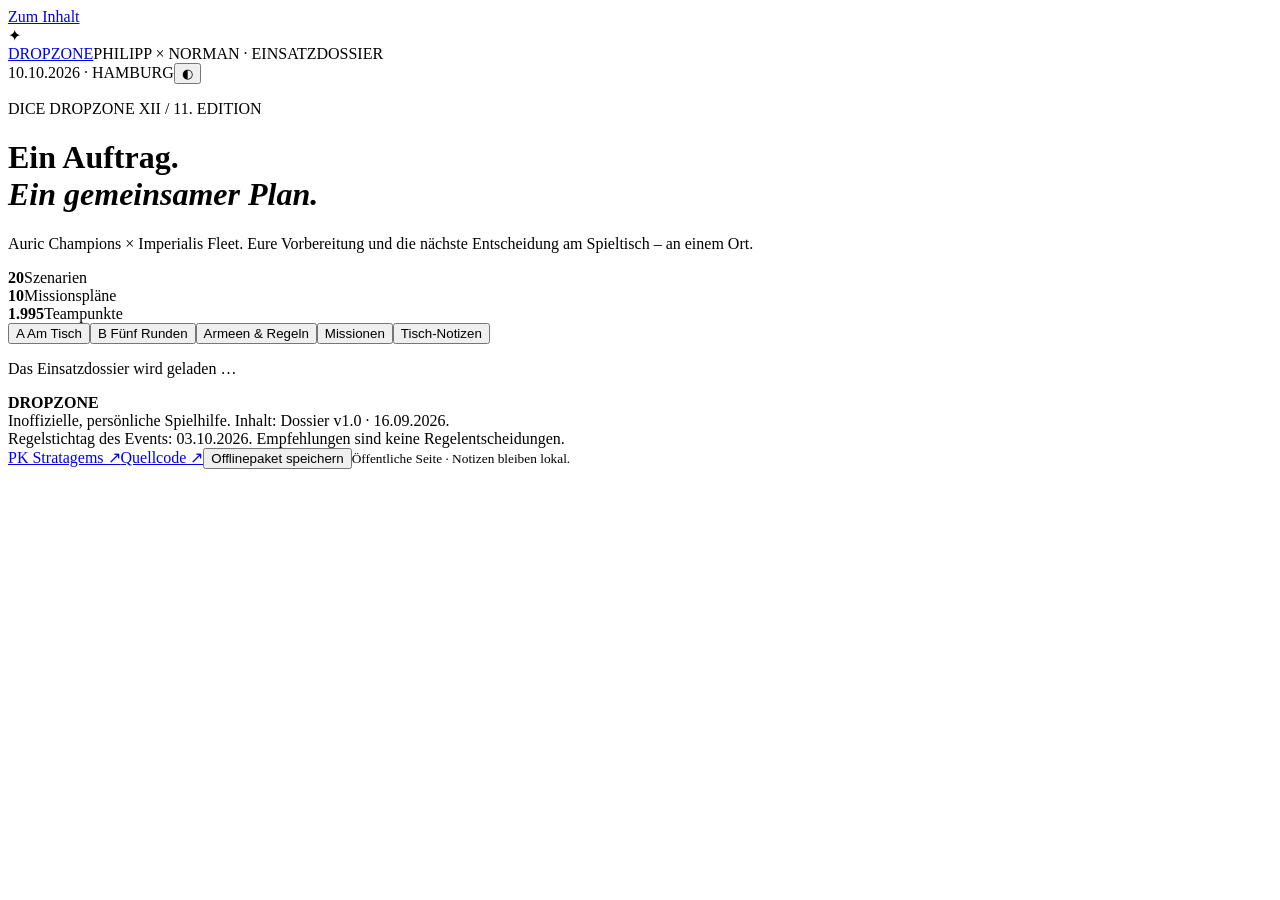
==== index.html @ 98e2f27c "Publish the accessible Dropzone application shell" ====
<!doctype html>
<html lang="de" data-theme="dark">
<head>
<meta charset="utf-8"><meta name="viewport" content="width=device-width, initial-scale=1">
<meta name="theme-color" content="#101b21"><meta name="robots" content="noindex, nofollow">
<meta name="description" content="Persönliches Doubles-Einsatzdossier für Philipp und Norman: 20 Szenarien, Aufstellung und fünf Schlachtrunden.">
<title>Dropzone · Philipp & Norman</title>
<link rel="icon" href="./favicon.svg" type="image/svg+xml"><link rel="stylesheet" href="./style.css">
</head>
<body>
<a class="skip" href="#content">Zum Inhalt</a>
<header class="masthead"><div class="brand"><span class="brand-mark" aria-hidden="true">✦</span><div><a href="./" class="brand-name">DROPZONE</a><span class="overline">PHILIPP × NORMAN · EINSATZDOSSIER</span></div></div><div class="header-actions"><span class="event-date">10.10.2026 · HAMBURG</span><button id="theme" class="icon-button" aria-label="Helles oder dunkles Design umschalten" title="Design umschalten">◐</button></div></header>
<div class="hero"><div><p class="eyebrow">DICE DROPZONE XII / 11. EDITION</p><h1>Ein Auftrag.<br><em>Ein gemeinsamer Plan.</em></h1><p class="hero-description">Auric Champions × Imperialis Fleet. Eure Vorbereitung und die nächste Entscheidung am Spieltisch – an einem Ort.</p></div><div class="hero-stats" aria-label="Umfang"><div><strong>20</strong><span>Szenarien</span></div><div><strong>10</strong><span>Missionspläne</span></div><div><strong>1.995</strong><span>Teampunkte</span></div></div></div>
<nav class="main-nav" aria-label="Hauptnavigation"><button data-view="table" aria-current="page"><span>A</span> Am Tisch</button><button data-view="plan"><span>B</span> Fünf Runden</button><button data-view="rules">Armeen & Regeln</button><button data-view="missions">Missionen</button><button data-view="notes">Tisch-Notizen</button></nav>
<main id="content" tabindex="-1"><div id="app"><p class="loading" role="status">Das Einsatzdossier wird geladen …</p></div><noscript><p>Für die interaktive Szenarioauswahl ist JavaScript erforderlich. Die Inhalte liegen auch als JSON-Dateien im <a href="https://github.com/philippkrohn/Dropzone">Repository</a> vor.</p></noscript></main>
<footer class="site-footer"><div><strong>DROPZONE</strong><br>Inoffizielle, persönliche Spielhilfe. Inhalt: Dossier v1.0 · 16.09.2026.<br>Regelstichtag des Events: 03.10.2026. Empfehlungen sind keine Regelentscheidungen.</div><div><a href="https://pkstratagems.netlify.app" target="_blank" rel="noopener noreferrer">PK Stratagems ↗</a><a href="https://github.com/philippkrohn/Dropzone" target="_blank" rel="noopener noreferrer">Quellcode ↗</a><button id="offline" class="text-button">Offlinepaket speichern</button><small id="offline-status" role="status">Öffentliche Seite · Notizen bleiben lokal.</small></div></footer>
<dialog id="modal" aria-labelledby="modal-title"><div class="dialog-top"><h2 id="modal-title"></h2><button id="close-modal" class="icon-button" aria-label="Fenster schließen">×</button></div><div id="modal-body"></div></dialog>
<div id="toast" role="status" aria-live="polite"></div><div id="print-area"></div>
<script type="module" src="./app.mjs"></script>
</body></html>
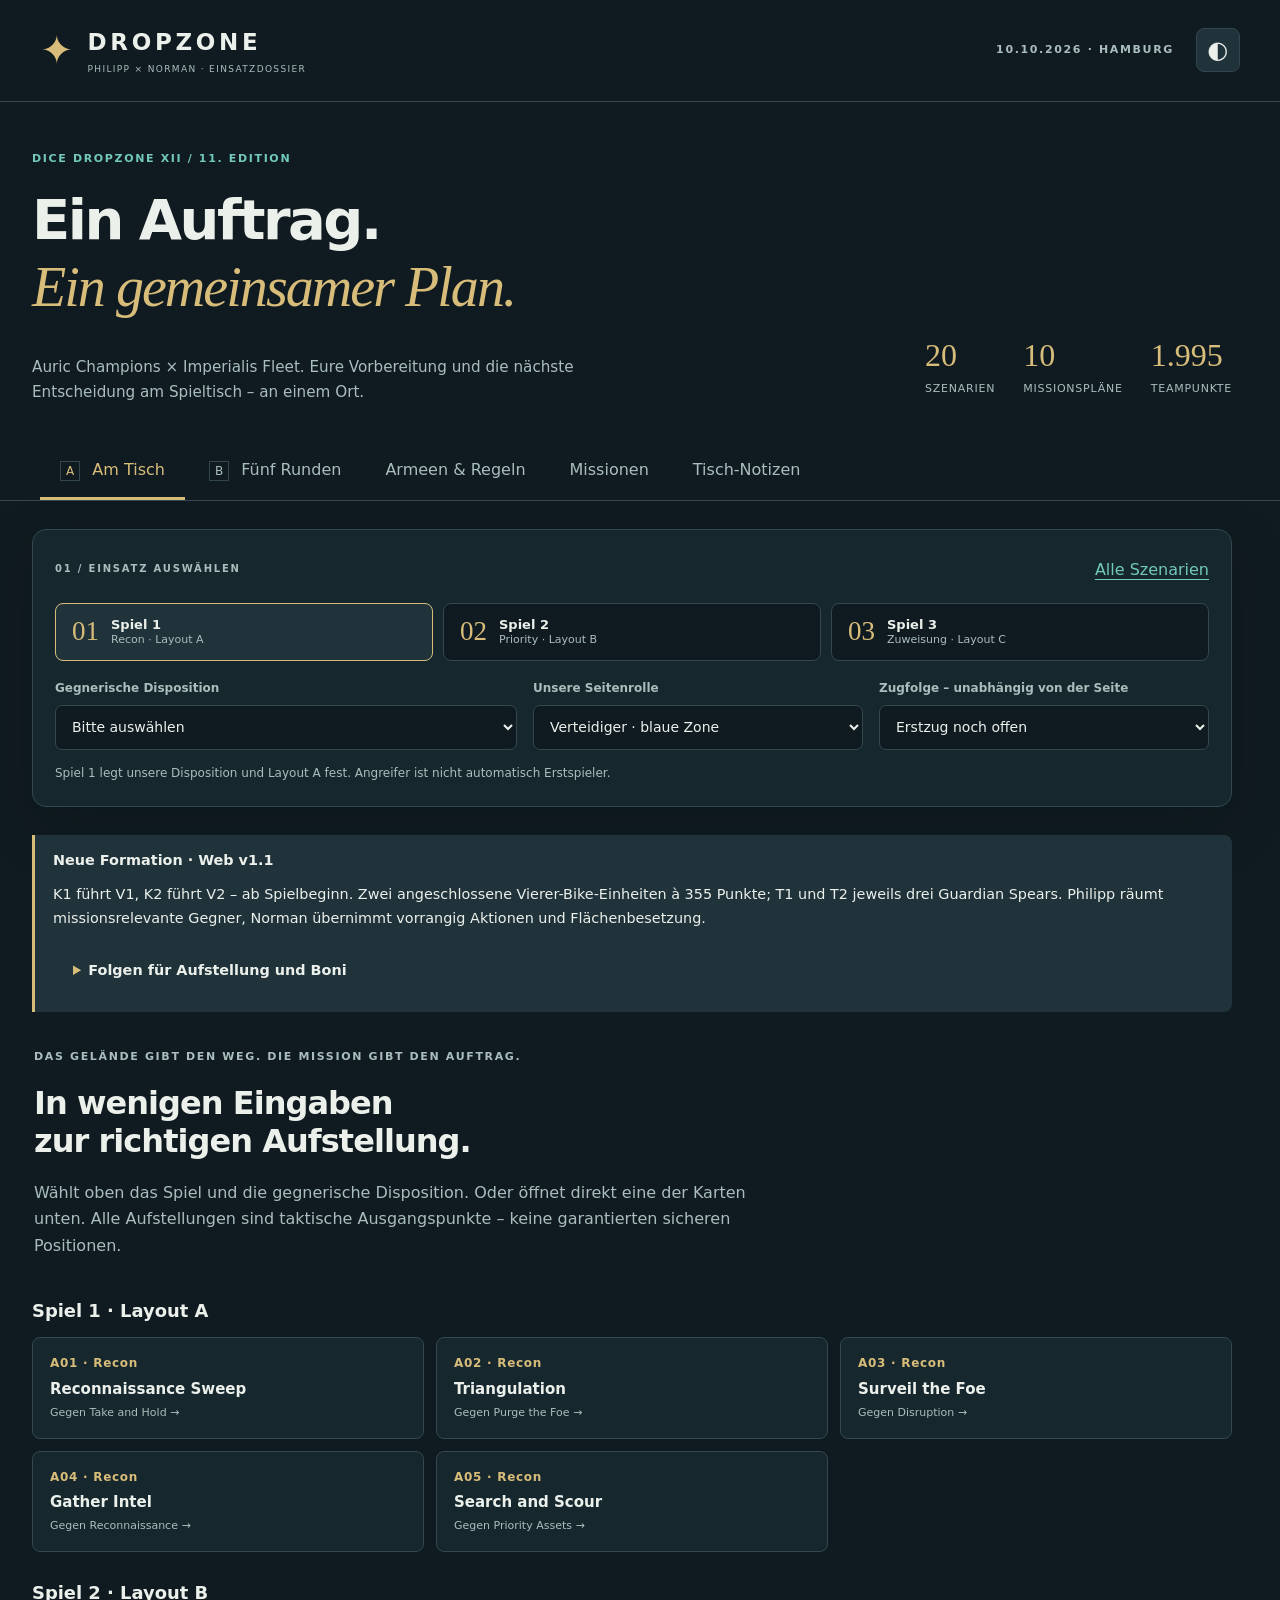
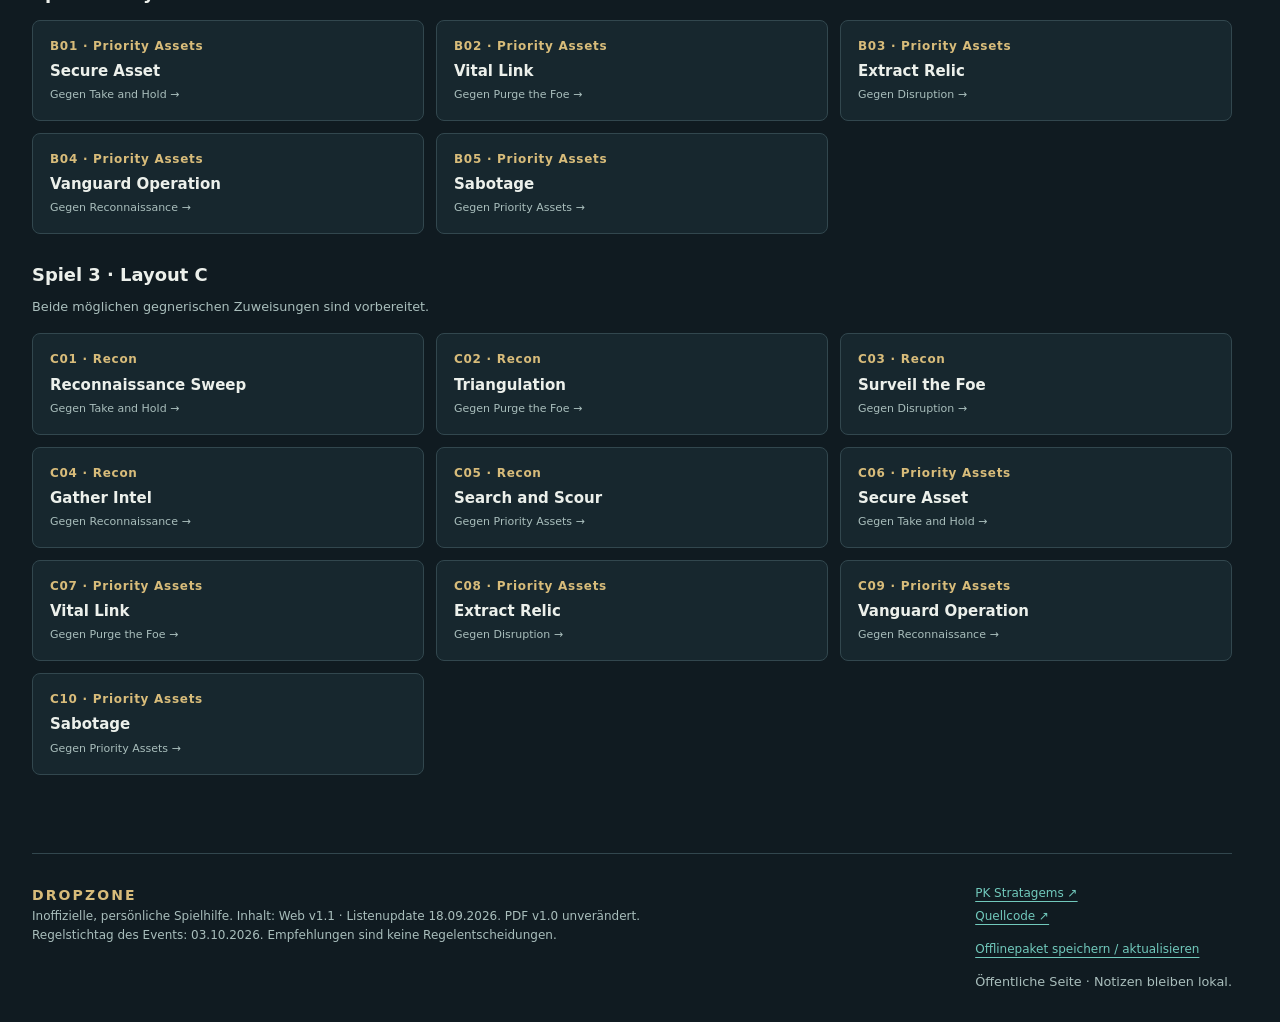
==== commit 22d31b9e: "Apply tested website v1.1: attached Captains and spear Allarus" ====
--- a/index.html
+++ b/index.html
@@ -13,7 +13,7 @@
 <div class="hero"><div><p class="eyebrow">DICE DROPZONE XII / 11. EDITION</p><h1>Ein Auftrag.<br><em>Ein gemeinsamer Plan.</em></h1><p class="hero-description">Auric Champions × Imperialis Fleet. Eure Vorbereitung und die nächste Entscheidung am Spieltisch – an einem Ort.</p></div><div class="hero-stats" aria-label="Umfang"><div><strong>20</strong><span>Szenarien</span></div><div><strong>10</strong><span>Missionspläne</span></div><div><strong>1.995</strong><span>Teampunkte</span></div></div></div>
 <nav class="main-nav" aria-label="Hauptnavigation"><button data-view="table" aria-current="page"><span>A</span> Am Tisch</button><button data-view="plan"><span>B</span> Fünf Runden</button><button data-view="rules">Armeen & Regeln</button><button data-view="missions">Missionen</button><button data-view="notes">Tisch-Notizen</button></nav>
 <main id="content" tabindex="-1"><div id="app"><p class="loading" role="status">Das Einsatzdossier wird geladen …</p></div><noscript><p>Für die interaktive Szenarioauswahl ist JavaScript erforderlich. Die Inhalte liegen auch als JSON-Dateien im <a href="https://github.com/philippkrohn/Dropzone">Repository</a> vor.</p></noscript></main>
-<footer class="site-footer"><div><strong>DROPZONE</strong><br>Inoffizielle, persönliche Spielhilfe. Inhalt: Dossier v1.0 · 16.09.2026.<br>Regelstichtag des Events: 03.10.2026. Empfehlungen sind keine Regelentscheidungen.</div><div><a href="https://pkstratagems.netlify.app" target="_blank" rel="noopener noreferrer">PK Stratagems ↗</a><a href="https://github.com/philippkrohn/Dropzone" target="_blank" rel="noopener noreferrer">Quellcode ↗</a><button id="offline" class="text-button">Offlinepaket speichern</button><small id="offline-status" role="status">Öffentliche Seite · Notizen bleiben lokal.</small></div></footer>
+<footer class="site-footer"><div><strong>DROPZONE</strong><br>Inoffizielle, persönliche Spielhilfe. Inhalt: Web v1.1 · Listenupdate 18.09.2026. PDF v1.0 unverändert.<br>Regelstichtag des Events: 03.10.2026. Empfehlungen sind keine Regelentscheidungen.</div><div><a href="https://pkstratagems.netlify.app" target="_blank" rel="noopener noreferrer">PK Stratagems ↗</a><a href="https://github.com/philippkrohn/Dropzone" target="_blank" rel="noopener noreferrer">Quellcode ↗</a><button id="offline" class="text-button">Offlinepaket speichern / aktualisieren</button><small id="offline-status" role="status">Öffentliche Seite · Notizen bleiben lokal.</small></div></footer>
 <dialog id="modal" aria-labelledby="modal-title"><div class="dialog-top"><h2 id="modal-title"></h2><button id="close-modal" class="icon-button" aria-label="Fenster schließen">×</button></div><div id="modal-body"></div></dialog>
 <div id="toast" role="status" aria-live="polite"></div><div id="print-area"></div>
 <script type="module" src="./app.mjs"></script>
--- a/style.css
+++ b/style.css
@@ -0,0 +1,11 @@
+:root{color-scheme:dark;--bg:#101b21;--panel:#17272e;--panel2:#20333a;--line:#32474e;--text:#ecf0eb;--muted:#a9bebc;--gold:#d8bc7a;--teal:#71c9bc;--danger:#eea895;--shadow:0 18px 55px #040a0d33;--font:Inter,ui-sans-serif,system-ui,-apple-system,BlinkMacSystemFont,"Segoe UI",sans-serif}
+:root[data-theme=light]{color-scheme:light;--bg:#f2f1e9;--panel:#fffef8;--panel2:#e9eee7;--line:#c9d2c8;--text:#182b30;--muted:#516765;--gold:#7b5d20;--teal:#216d67;--danger:#923d30;--shadow:0 15px 40px #23372f0c}
+*{box-sizing:border-box}html{scroll-behavior:smooth;scroll-padding-top:90px}body{margin:0;background:var(--bg);color:var(--text);font-family:var(--font);font-size:16px;line-height:1.65}a{color:var(--teal);text-underline-offset:4px}button,input,select,textarea{font:inherit}button{cursor:pointer;color:inherit;border:1px solid var(--line);background:var(--panel2);border-radius:8px;min-height:44px;padding:9px 15px;line-height:1.35}button:hover{border-color:var(--teal)}button:disabled{opacity:.55;cursor:wait}button:focus-visible,a:focus-visible,input:focus-visible,select:focus-visible,summary:focus-visible,textarea:focus-visible{outline:3px solid var(--teal);outline-offset:3px}p{margin:0 0 1em}h1,h2,h3,h4{line-height:1.2;margin:0 0 .6em}h1{font-size:clamp(2.1rem,4.5vw,3.5rem);letter-spacing:-.045em;font-weight:720}h1 em{font-family:Georgia,serif;font-weight:400;color:var(--gold);letter-spacing:-.035em}h2{font-size:clamp(1.55rem,3vw,2rem);letter-spacing:-.03em}h3{font-size:1.12rem}h4{font-size:1rem}small,.small{font-size:.8rem;color:var(--muted)}.skip{position:absolute;left:16px;top:-80px;z-index:200;background:var(--panel);padding:14px}.skip:focus{top:10px}.masthead{max-width:1280px;margin:auto;padding:24px 40px;display:flex;align-items:center;justify-content:space-between;gap:16px;border-bottom:1px solid var(--line)}.brand{display:flex;align-items:center;gap:14px}.brand-mark{color:var(--gold);font-size:40px;line-height:1}.brand-name{font-size:23px;letter-spacing:.16em;font-weight:800;text-decoration:none;color:var(--text)}.overline{display:block;font-size:9px;letter-spacing:.15em;color:var(--muted)}.header-actions{display:flex;align-items:center;gap:22px}.event-date,.eyebrow{font-size:11px;letter-spacing:.15em;font-weight:700;color:var(--muted)}.icon-button{width:44px;height:44px;padding:0;font-size:24px;flex-shrink:0}.hero{max-width:1200px;margin:auto;padding:48px 0 38px;display:flex;justify-content:space-between;align-items:end;gap:40px}.eyebrow{color:var(--teal);margin:0 0 18px}.hero-description{max-width:570px;color:var(--muted);margin:16px 0 0;font-size:.95rem}.hero-stats{display:flex;gap:28px;padding-bottom:5px;flex-shrink:0}.hero-stats strong{font:400 32px Georgia,serif;color:var(--gold);display:block}.hero-stats span{font-size:11px;color:var(--muted);text-transform:uppercase;letter-spacing:.07em}.main-nav{position:sticky;top:0;z-index:25;background:var(--bg);border-bottom:1px solid var(--line);display:flex;gap:4px;max-width:1280px;margin:auto;padding:0 40px;overflow:auto;scrollbar-width:thin}.main-nav button{white-space:nowrap;border:none;border-radius:0;background:none;padding:16px 20px;border-bottom:3px solid transparent;color:var(--muted)}.main-nav button[aria-current=page]{color:var(--gold);border-bottom-color:var(--gold)}.main-nav span{font-size:12px;margin-right:7px;border:1px solid var(--line);padding:2px 5px}main{max-width:1200px;margin:auto;padding:28px 0 48px;min-height:50vh;outline:none}.selector{background:var(--panel);border:1px solid var(--line);border-radius:14px;padding:22px;margin-bottom:28px;box-shadow:var(--shadow)}.select-head{display:flex;justify-content:space-between;align-items:center;gap:10px;margin-bottom:15px}.section-label{font-size:10px;letter-spacing:.18em;text-transform:uppercase;font-weight:700;color:var(--muted)}.game-buttons{display:grid;grid-template-columns:repeat(3,1fr);gap:10px}.game-buttons button{display:flex;align-items:center;gap:12px;text-align:left;padding:12px 16px;background:var(--bg)}.game-buttons button[aria-pressed=true]{border-color:var(--gold);background:var(--panel2)}.game-number{font:400 27px Georgia,serif;color:var(--gold)}.game-buttons b{font-size:13px;display:block}.game-buttons small{font-size:11px;display:block}.controls{display:grid;grid-template-columns:1.1fr 1.3fr 1fr 1fr;gap:16px;margin-top:18px;align-items:end}.controls.three{grid-template-columns:1.4fr 1fr 1fr}.field{display:flex;flex-direction:column;gap:6px;min-width:0}.field label,.field>span{font-size:12px;font-weight:650;color:var(--muted)}select,input[type=text],input[type=number],input[type=search],textarea{width:100%;border:1px solid var(--line);border-radius:7px;padding:10px 12px;background:var(--bg);color:var(--text);min-height:45px}select{padding-right:28px;font-size:14px}textarea{min-height:100px;resize:vertical}.control-note{font-size:12px;color:var(--muted);margin:14px 0 0}.notice{border-left:3px solid var(--gold);padding:14px 18px;background:var(--panel2);border-radius:0 8px 8px 0;font-size:.9rem;margin:16px 0}.notice.error{border-color:var(--danger)}.notice p:last-child{margin:0}.welcome{padding:20px 2px 25px;max-width:760px}.welcome p{color:var(--muted)}.case-grid{display:grid;grid-template-columns:repeat(3,1fr);gap:12px;margin:16px 0 30px}.case-link{text-align:left;background:var(--panel);padding:17px;display:flex;flex-direction:column;justify-content:space-between;gap:7px}.case-link .code{color:var(--gold);font-size:12px;font-weight:800;letter-spacing:.06em}.case-link strong{font-size:15px}.case-link small{font-size:11px}.mission-header{display:flex;justify-content:space-between;gap:15px;align-items:start;margin-bottom:22px}.mission-header .tag{display:inline-block;font-size:11px;letter-spacing:.1em;color:var(--teal);margin-bottom:9px}.mission-header p{font-size:.9rem;color:var(--muted);margin:0}.toolbar{display:flex;gap:8px;flex-wrap:wrap}.toolbar button{font-size:12px;background:none}.table-grid{display:grid;grid-template-columns:minmax(290px, .92fr) minmax(350px,1.08fr);gap:24px;align-items:start}.panel{border:1px solid var(--line);border-radius:12px;background:var(--panel);padding:22px;margin-bottom:20px;min-width:0}.panel-top{display:flex;justify-content:space-between;align-items:center;gap:10px;margin-bottom:12px}.panel-top h3{margin:0}.pill{display:inline-block;border:1px solid var(--line);padding:3px 8px;border-radius:999px;font-size:11px;color:var(--muted)}.map-shell{padding:14px;background:#ede9da;border-radius:8px}.map{position:relative;width:100%;line-height:0;isolation:isolate}.map>img{width:100%;height:auto;display:block}.markers{position:absolute;inset:0}.marker{position:absolute;transform:translate(-50%,-50%);border-radius:50%;width:6.4423%;aspect-ratio:1;min-height:0;padding:0;line-height:1;background:#206d70;color:#fff;border:2px solid #fff;font-size:clamp(10px,1.7vw,17px);font-weight:800;box-shadow:0 1px 5px #0008;display:flex;align-items:center;justify-content:center}.marker.philipp{background:#aa812a}.marker:hover{z-index:5;outline:3px solid #101b21}.map-foot{font-size:11px;color:var(--muted);margin:12px 0 0}.legend{display:grid;grid-template-columns:1fr 1fr;gap:5px;margin-top:14px}.legend button{padding:6px 9px;display:flex;gap:8px;align-items:center;text-align:left;font-size:12px;background:none}.legend .number{background:#206d70;border-radius:50%;display:inline-grid;place-items:center;color:white;min-width:24px;height:24px;font-weight:750}.legend .number.philipp{background:#aa812a}.legend small{font-size:10px;display:block}.legend-description{font-size:12px;line-height:1.5;color:var(--muted);margin:12px 0 0}.callout{border-top:2px solid var(--teal)}.callout.gold{border-top-color:var(--gold)}.callout.danger{border-top-color:var(--danger)}.callout .section-label{color:var(--teal);margin-bottom:10px}.callout.gold .section-label{color:var(--gold)}.callout.danger .section-label{color:var(--danger)}.callout p:last-child{margin-bottom:0}.scoreline{font-weight:650;color:var(--gold);font-size:1.1rem}.turn-box{border-left:2px solid var(--line);padding-left:16px;margin-top:18px}.turn-box h4{color:var(--gold)}.longtext{white-space:pre-line}.text-button{background:none;border:none;padding:6px 0;color:var(--teal);text-decoration:underline;text-underline-offset:4px;min-height:36px;text-align:left}.two-col{display:grid;grid-template-columns:1fr 1fr;gap:20px}.two-col>.panel{margin:0}.round-card{background:var(--panel);border:1px solid var(--line);border-radius:12px;padding:24px;margin-bottom:18px;break-inside:avoid}.round-header{display:flex;align-items:center;gap:12px;margin-bottom:18px}.round-header span{width:38px;height:38px;border:1px solid var(--gold);display:grid;place-items:center;color:var(--gold);font:24px Georgia,serif;border-radius:50%}.round-header h3{margin:0}.player-task{border-top:2px solid var(--teal);padding-top:16px}.player-task.philipp{border-color:var(--gold)}.player-label{color:var(--teal);font-size:11px;letter-spacing:.12em;font-weight:750;margin:0 0 10px}.philipp .player-label{color:var(--gold)}.player-task p:last-child{margin:0}.chapter{border:1px solid var(--line);border-radius:10px;margin:12px 0;background:var(--panel)}summary{padding:18px 20px;cursor:pointer;font-weight:650;line-height:1.4}summary::marker{color:var(--gold)}.chapter-content{padding:0 22px 20px}.chapter-content section{padding-top:18px;border-top:1px solid var(--line);margin-top:8px}.chapter-content h4{color:var(--gold)}.unit-grid{display:grid;grid-template-columns:repeat(3,1fr);gap:10px;margin-bottom:26px}.unit-card{padding:16px;background:var(--panel);border:1px solid var(--line);border-top:2px solid var(--teal);border-radius:8px}.unit-card.philipp{border-top-color:var(--gold)}.unit-card strong{display:block;font-size:14px;line-height:1.4;margin:8px 0}.unit-id{font-weight:800;color:var(--teal);font-size:16px}.unit-card.philipp .unit-id{color:var(--gold)}.source-links{display:grid;grid-template-columns:1fr 1fr;gap:8px}.source-links a{overflow-wrap:anywhere;font-size:13px}.matrix-scroll{overflow:auto;border:1px solid var(--line);border-radius:8px;margin:15px 0 28px}.matrix{border-collapse:collapse;min-width:780px;width:100%;font-size:12px}.matrix td,.matrix th{border:1px solid var(--line);padding:10px}.matrix th{background:var(--panel2);text-align:left;color:var(--gold)}.matrix td{background:var(--panel)}.matrix button{width:100%;background:none;border:none;font-size:12px;padding:2px;min-height:38px;text-align:left}.searchbar{max-width:600px;margin:20px 0}.word{white-space:pre-wrap;overflow-wrap:anywhere;word-break:normal;font-family:var(--font);font-size:14px;line-height:1.8;margin:0;padding:0}.mission-count{color:var(--muted);font-size:12px}.notes-grid{display:grid;grid-template-columns:repeat(2,1fr);gap:16px}.checklist{display:grid;grid-template-columns:repeat(2,1fr);gap:4px}.checklist label{display:flex;align-items:start;gap:10px;padding:10px 3px;font-size:14px;min-height:44px}.checklist input{accent-color:var(--teal);width:19px;height:19px;flex-shrink:0;margin-top:2px}.score-table{width:100%;border-collapse:collapse;font-size:12px}.score-table th{color:var(--muted);font-weight:500}.score-table td,.score-table th{padding:5px;text-align:left}.score-table input{padding:7px;width:100%;min-width:46px;text-align:center}.score-help{font-size:12px;color:var(--muted)}.note-actions{display:flex;gap:10px;flex-wrap:wrap;margin:20px 0}.danger-button{color:var(--danger)}.site-footer{max-width:1200px;margin:auto;padding:30px 0;border-top:1px solid var(--line);display:flex;justify-content:space-between;gap:30px;color:var(--muted);font-size:12px}.site-footer>div:last-child{display:flex;flex-direction:column;align-items:start;gap:4px}.site-footer strong{letter-spacing:.15em;color:var(--gold);font-size:14px}.loading{padding:40px;text-align:center;color:var(--muted)}dialog{background:var(--panel);color:var(--text);border:1px solid var(--line);border-radius:14px;width:min(1000px,94vw);max-height:92dvh;padding:0;box-shadow:0 30px 150px #0009}dialog::backdrop{background:#000a;backdrop-filter:blur(3px)}.dialog-top{position:sticky;top:0;background:var(--panel);padding:14px 20px;display:flex;align-items:center;justify-content:space-between;gap:14px;z-index:10;border-bottom:1px solid var(--line)}.dialog-top h2{font-size:1.15rem;margin:0}#modal-body{padding:22px;overflow:auto}.zoom-controls{display:flex;gap:12px;align-items:center;margin-bottom:12px}.zoom-controls input{flex:1}.zoom-scroll{max-height:66vh;overflow:auto;background:#ede9da;border-radius:8px;padding:14px}.zoom-canvas{width:100%;max-width:none;margin:auto}.zoom-canvas>.map{max-width:700px;margin:auto}.zoom-canvas.zoomed>.map{max-width:none}.zoom-canvas>img{width:100%;height:auto;display:block}.zoom-canvas .marker{font-size:17px;pointer-events:none}#toast{position:fixed;bottom:22px;left:50%;transform:translateX(-50%);z-index:150;background:var(--text);color:var(--bg);padding:10px 20px;border-radius:9px;box-shadow:var(--shadow);display:none;max-width:90vw;font-size:14px}#toast.show{display:block}#print-area{display:none}.print-intro{margin-bottom:20px}.print-both{display:grid;grid-template-columns:1fr 1fr;gap:30px}.print-both .map-shell{padding:4px}.print-both .marker{font-size:12px}.dossier-gap{margin-top:34px}.empty-hint{margin:10px 0;color:var(--muted)}.sr-only{position:absolute;width:1px;height:1px;padding:0;margin:-1px;overflow:hidden;clip:rect(0,0,0,0);white-space:nowrap;border:0}
+@media(max-width:1280px){.hero,main,.site-footer{margin-left:32px;margin-right:32px}}@media(max-width:900px){.hero-stats{gap:18px}.hero-stats strong{font-size:25px}.hero{gap:24px}.table-grid{grid-template-columns:minmax(270px,.9fr) minmax(280px,1fr);gap:16px}.panel{padding:17px}.case-grid{grid-template-columns:1fr 1fr}.main-nav{padding:0 20px}.main-nav button{padding:15px 13px}.unit-grid{grid-template-columns:1fr 1fr}}
+@media(max-width:680px){body{font-size:16px}.masthead{padding:18px 18px}.event-date{display:none}.brand-name{font-size:20px}.brand-mark{font-size:33px}.hero,main,.site-footer{margin-left:18px;margin-right:18px}.hero{padding:28px 0;display:block}.hero-description{font-size:.85rem}.hero-stats{margin-top:22px;gap:25px}.hero-stats strong{font-size:25px}.hero-stats span{font-size:9px}.main-nav{padding:0 10px}.main-nav button{font-size:13px;padding:14px 12px;min-height:52px}.selector{padding:15px;margin-bottom:24px}.select-head{align-items:start}.select-head .small{font-size:10px}.game-buttons{gap:6px}.game-buttons button{padding:9px;gap:7px}.game-buttons b{font-size:11px}.game-buttons small{font-size:10px}.game-number{font-size:21px}.controls,.controls.three{grid-template-columns:1fr 1fr;gap:13px}.controls.three .field:first-child{grid-column:1/-1}.controls .field:first-child{grid-column:1/-1}.controls .field:nth-child(2):not(:last-child){grid-column:1/-1}.controls.three .field:nth-child(2){grid-column:auto}.control-note{font-size:11px}.table-grid,.two-col,.notes-grid{grid-template-columns:1fr}.mission-header{display:block}.toolbar{margin-top:14px}.mission-header h2{font-size:1.8rem}.panel{padding:18px}.map-shell{padding:12px}.marker{font-size:14px}.legend{gap:6px}.round-card{padding:18px}.two-col{gap:20px}.case-grid{gap:8px}.case-link{padding:13px}.case-link strong{font-size:13px}.unit-card{padding:13px}.unit-card strong{font-size:13px}.unit-grid{gap:8px}.source-links{grid-template-columns:1fr}.checklist{grid-template-columns:1fr}.site-footer{display:block;font-size:11px}.site-footer>div:last-child{margin-top:18px}.word{font-size:13px}#modal-body{padding:16px}.score-table td,.score-table th{padding:3px}.score-table{font-size:10px}.score-table input{font-size:14px;min-width:0;padding:6px 2px}.dialog-top{padding:12px 15px}.select-head .text-button{font-size:11px;white-space:nowrap}}
+@media(prefers-reduced-motion:reduce){html{scroll-behavior:auto}*{transition:none!important}}
+@media print{@page{size:A4;margin:15mm}body{background:white!important;color:#17272e!important;font-size:10pt;line-height:1.5}body>*:not(#print-area){display:none!important}#print-area{display:block!important}#print-area *{color:#17272e!important;box-shadow:none!important}#print-area h1{font-size:27pt}#print-area h2{font-size:20pt}#print-area h3{font-size:13pt}#print-area h4{font-size:11pt}#print-area .print-case{break-before:page}#print-area .round-card,#print-area .panel{border:1px solid #c3c9c5;background:white;padding:12px;margin-bottom:12px;break-inside:avoid}#print-area .round-card .two-col{grid-template-columns:1fr 1fr}#print-area .map>img{max-height:none}#print-area .marker{color:white!important;-webkit-print-color-adjust:exact;print-color-adjust:exact}#print-area .legend .number{color:white!important;-webkit-print-color-adjust:exact;print-color-adjust:exact}#print-area .notice{padding:10px;background:#f5f5f0}#print-area p{orphans:3;widows:3}#print-area a{text-decoration:none}#print-area button:not(.marker){display:none}#print-area .chapter{break-inside:auto;background:white;border:none}#print-area .chapter-content section{break-inside:avoid}#print-area .print-source{font-size:8pt;color:#56615e!important}.print-both{grid-template-columns:1fr 1fr!important}.legend button{display:flex!important;border:none!important;font-size:9pt}.legend small{font-size:8pt}}
+@media print{#print-area .legend button{display:flex!important}}
+
+/* Roster revision: preserve narrow-screen readability. */
+.roster-update p{margin:.65rem 0 0}.roster-update details{margin-top:.7rem}.roster-update summary{cursor:pointer;font-weight:600}.unit-card p{margin:.65rem 0 0;overflow-wrap:anywhere}
